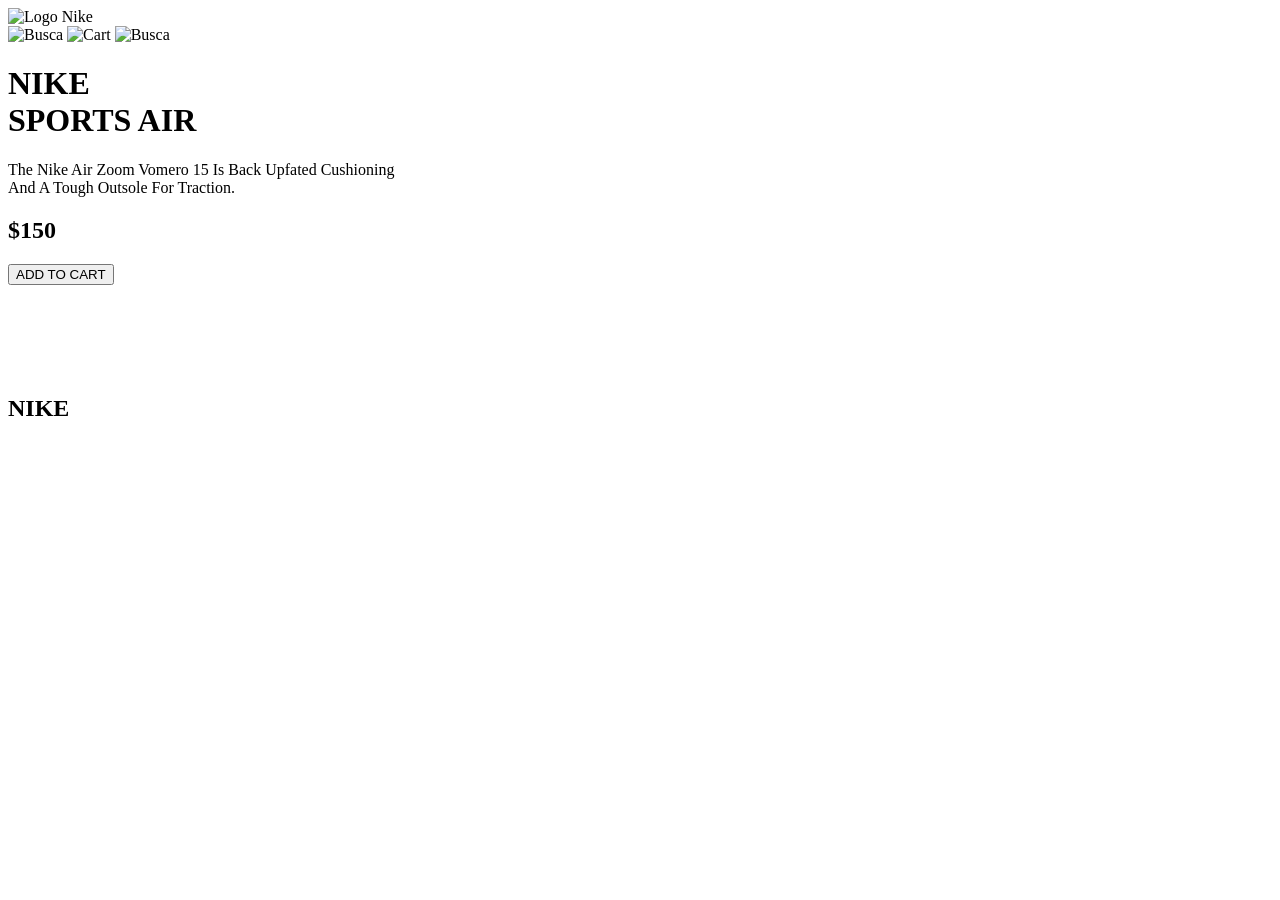
==== index.html @ bba363b5 "Esse e o meu primeiro commit" ====
<!DOCTYPE html>
<html lang="pt-br">
<head>
    <meta charset="UTF-8">
    <meta http-equiv="X-UA-Compatible" content="IE=edge">
    <meta name="viewport" content="width=device-width, initial-scale=1.0">
    <link rel="preconnect" href="https://fonts.gstatic.com">
<link href="https://fonts.googleapis.com/css2?family=Poppins:wght@400;500;600;700&display=swap" rel="stylesheet">
    <link rel="stylesheet" href="style.css">
    <title>Pagina da Nike</title>
</head>
<body>
    <div class="container">
        <nav>
            <img src="assets/logo.png" alt="Logo Nike" class="logo" />
            <div class="nav-icons">
                <img src="assets/search.png" alt="Busca">
                <img src="assets/cart.png" alt="Cart">
                <img src="assets/menu.png" alt="Busca">
            </div>
        </nav>
        <div class="row">
            <div class="col-1">
                <h1>NIKE <br>SPORTS AIR</h1>
                <p>The Nike Air Zoom Vomero 15 Is Back Upfated Cushioning <br> And A Tough Outsole For Traction.</p>
                <h2>$150</h2>
                <button type="button">ADD TO CART</button>
            </div>
            <div class="col-2">
                <div class="feature-img">
                    <img src="assets/nike.png" alt="">
                </div>
                <div class="small-img-row">
                    <div class="small-img">
                        <img src="assets/nike-b.png" alt="">
                    </div>
                    <div class="small-img">
                        <img src="assets/nike-s.png" alt="">
                    </div>
                    <div class="small-img">
                        <img src="assets/nike.png" alt="">
                    </div>
                    <div class="small-img">
                        <img src="assets/nike-g.png" alt="">
                    </div>


                </div>
                <h2>NIKE</h2>
            </div>
            
        </div>
    </div>
    
</body>
</html>
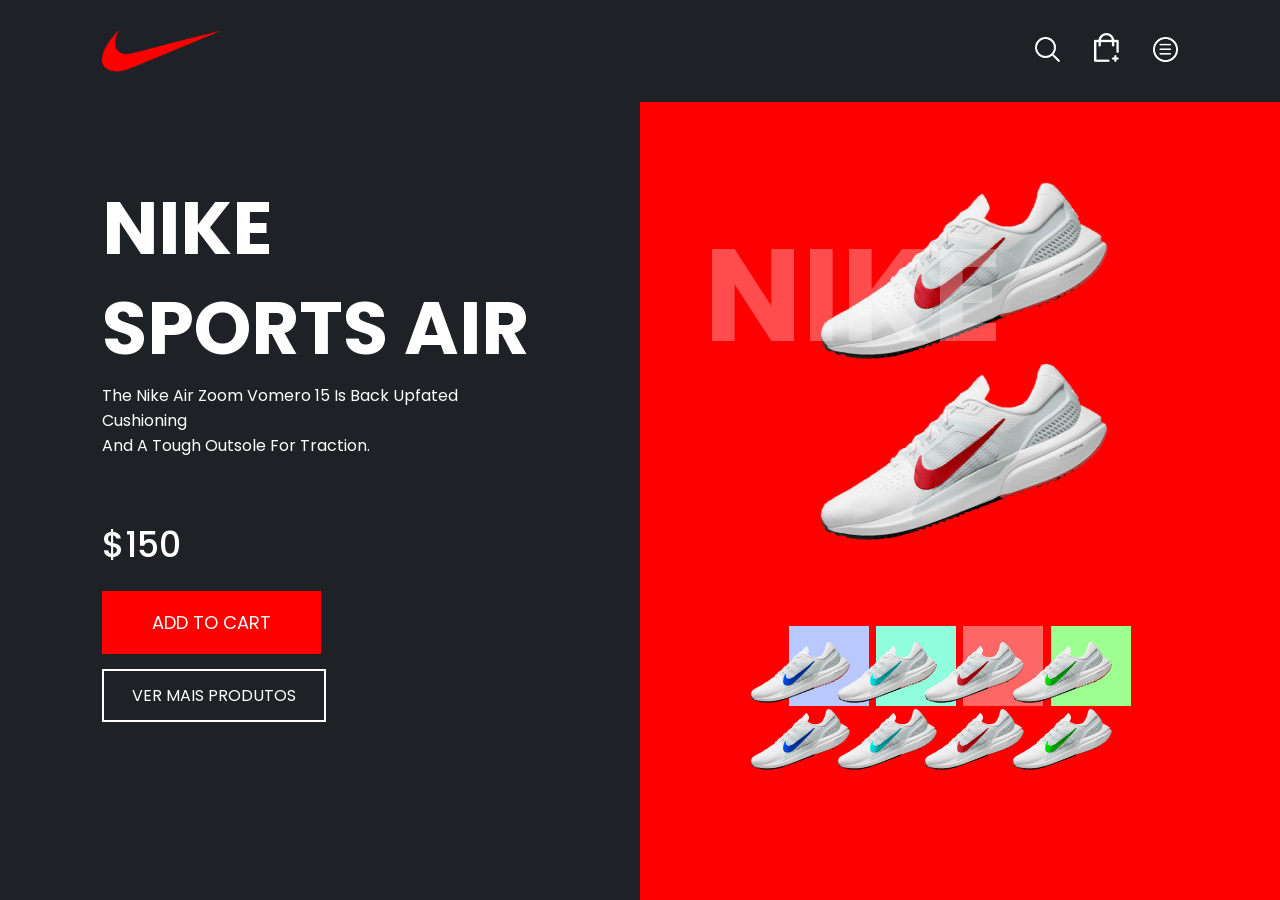
==== commit dec09b06: "feat: adicionada página de produtos" ====
--- a/index.html
+++ b/index.html
@@ -7,16 +7,20 @@
     <link rel="preconnect" href="https://fonts.gstatic.com">
 <link href="https://fonts.googleapis.com/css2?family=Poppins:wght@400;500;600;700&display=swap" rel="stylesheet">
     <link rel="stylesheet" href="style.css">
+    <link rel="stylesheet" href="./style.css">
+    <link rel="icon" type="image/png" href="./assets/logo.png">
     <title>Pagina da Nike</title>
 </head>
 <body>
     <div class="container">
         <nav>
-            <img src="assets/logo.png" alt="Logo Nike" class="logo" />
+            
+            <img src="./assets/logo.png" alt="Logo Nike" class="logo" />
             <div class="nav-icons">
-                <img src="assets/search.png" alt="Busca">
-                <img src="assets/cart.png" alt="Cart">
-                <img src="assets/menu.png" alt="Busca">
+                
+                <img src="./assets/search.png" alt="Busca">
+                <img src="./assets/cart.png" alt="Cart">
+                <img src="./assets/menu.png" alt="Busca">
             </div>
         </nav>
         <div class="row">
@@ -25,23 +29,29 @@
                 <p>The Nike Air Zoom Vomero 15 Is Back Upfated Cushioning <br> And A Tough Outsole For Traction.</p>
                 <h2>$150</h2>
                 <button type="button">ADD TO CART</button>
+                <a class="secondary-button" href="produtos.html">VER MAIS PRODUTOS</a>
             </div>
             <div class="col-2">
                 <div class="feature-img">
                     <img src="assets/nike.png" alt="">
+                    <img src="./assets/nike.png" alt="">
                 </div>
                 <div class="small-img-row">
                     <div class="small-img">
                         <img src="assets/nike-b.png" alt="">
+                        <img src="./assets/nike-b.png" alt="">
                     </div>
                     <div class="small-img">
                         <img src="assets/nike-s.png" alt="">
+                        <img src="./assets/nike-s.png" alt="">
                     </div>
                     <div class="small-img">
                         <img src="assets/nike.png" alt="">
+                        <img src="./assets/nike.png" alt="">
                     </div>
                     <div class="small-img">
                         <img src="assets/nike-g.png" alt="">
+                        <img src="./assets/nike-g.png" alt="">
                     </div>
 
 
--- a/style.css
+++ b/style.css
@@ -0,0 +1,209 @@
+* {
+    margin: 0;
+    padding: 0;
+    font-family: 'Poppins', sans-serif;
+    box-sizing: border-box;
+}
+.container {
+    width: 100%;
+    height: 100vh;
+    background:#1e2227;
+    color:#fff;
+}
+nav {
+    display: flex;
+    align-items:center;
+    justify-content:space-between;
+    padding: 30px 8%;
+    position: fixed;
+    top: 0;
+    width: 100%;
+    background:#1e2227;
+    z-index: 1;
+}
+.logo {
+    cursor: pointer;
+    width: 120px;
+}
+.nav-icons img {
+    width:25px;
+    margin-left:30px;
+    cursor: pointer;
+}
+.row {
+    display: flex;
+    width: 100%;
+    height: 100%;
+   
+}
+.col-1, .col-2 {
+    display: flex;
+    flex-basis: 50%;
+    height:100%;
+    justify-content:center;
+    flex-direction: column;
+}
+.col-2 {
+    background: red;
+    padding: 8%;
+    position: relative;
+
+}
+.col-1 {
+    padding: 8%;
+}
+.col-1 h1 {
+    font-size: 74px;
+    line-height:100px;
+    margin-bottom:5px;
+}
+.col-1 h2 {
+    font-size: 35px;
+    margin-top: 60px;
+    font-weight:500;
+}
+button {
+    display: inline-block;
+    width:fit-content;
+    padding: 18px 50px;
+    background: red;
+    border: none;
+    color: #fff;
+    font-size: 18px;
+    margin-top: 20px;
+    cursor: pointer;
+    transition:transform 0.5s;
+}
+.feature-img {
+    width: 100%;
+    text-align: center;
+}
+.feature-img img {
+    width: 80%;
+    transform: rotate(-20deg);
+}
+.small-img-row {
+    display: flex;
+    width: 80%;
+    margin: 70px auto 0 auto;
+    align-items: center;
+    justify-content:space-around;
+}
+.small-img {
+    width: 80px;
+    height: 80px;
+    background: #ccc;
+}
+.small-img img {
+    width: 120px;
+    transform: translate(-50px, 20px) rotate(-20deg);
+}
+.small-img:nth-child(1) {
+    background: #b9c8ff;
+}
+.small-img:nth-child(2) {
+    background: #91ffdd;
+}
+.small-img:nth-child(3) {
+    background: #ff6767;
+}
+.small-img:nth-child(4) {
+    background: #9dff90;
+}
+.col-2  h2{
+    position: absolute;
+    left:10%;
+    top: 22%;
+    font-size: 130px;
+    opacity: 0.3;
+}
+button:hover {
+    background: #aa0505;
+    transform: translateY(-5px);
+}
+
+.secondary-button {
+    display: inline-block;
+    width: fit-content;
+    padding: 12px 28px;
+    border: 2px solid #fff;
+    color: #fff;
+    text-decoration: none;
+    margin-top: 15px;
+    transition: all 0.3s;
+}
+
+.secondary-button:hover {
+    background: #fff;
+    color: #1e2227;
+}
+
+.back-button {
+    margin-top: 0;
+    margin-bottom: 24px;
+}
+
+.products-page {
+    min-height: 100vh;
+    height: auto;
+    padding-bottom: 50px;
+}
+
+.products-content {
+    max-width: 1200px;
+    margin: 0 auto;
+    padding: 140px 8% 40px;
+}
+
+.products-content h1 {
+    font-size: 52px;
+    margin-bottom: 10px;
+}
+
+.products-content p {
+    color: #d6d6d6;
+    margin-bottom: 30px;
+}
+
+.products-grid {
+    display: grid;
+    grid-template-columns: repeat(auto-fit, minmax(220px, 1fr));
+    gap: 20px;
+}
+
+.product-card {
+    background: #2a2f35;
+    border-radius: 14px;
+    padding: 20px;
+    display: flex;
+    flex-direction: column;
+    gap: 10px;
+}
+
+.product-card img {
+    width: 100%;
+    transform: rotate(-18deg);
+    margin: 12px 0;
+}
+
+.product-card h2 {
+    font-size: 22px;
+}
+
+.product-card p {
+    margin-bottom: 0;
+    font-size: 14px;
+    line-height: 1.5;
+}
+
+.product-card strong {
+    font-size: 22px;
+    margin-top: auto;
+}
+
+.product-card button {
+    margin-top: 6px;
+    width: 100%;
+    text-align: center;
+    padding: 14px 10px;
+}
--- a/style.css
+++ b/style.css
@@ -0,0 +1,209 @@
+* {
+    margin: 0;
+    padding: 0;
+    font-family: 'Poppins', sans-serif;
+    box-sizing: border-box;
+}
+.container {
+    width: 100%;
+    height: 100vh;
+    background:#1e2227;
+    color:#fff;
+}
+nav {
+    display: flex;
+    align-items:center;
+    justify-content:space-between;
+    padding: 30px 8%;
+    position: fixed;
+    top: 0;
+    width: 100%;
+    background:#1e2227;
+    z-index: 1;
+}
+.logo {
+    cursor: pointer;
+    width: 120px;
+}
+.nav-icons img {
+    width:25px;
+    margin-left:30px;
+    cursor: pointer;
+}
+.row {
+    display: flex;
+    width: 100%;
+    height: 100%;
+   
+}
+.col-1, .col-2 {
+    display: flex;
+    flex-basis: 50%;
+    height:100%;
+    justify-content:center;
+    flex-direction: column;
+}
+.col-2 {
+    background: red;
+    padding: 8%;
+    position: relative;
+
+}
+.col-1 {
+    padding: 8%;
+}
+.col-1 h1 {
+    font-size: 74px;
+    line-height:100px;
+    margin-bottom:5px;
+}
+.col-1 h2 {
+    font-size: 35px;
+    margin-top: 60px;
+    font-weight:500;
+}
+button {
+    display: inline-block;
+    width:fit-content;
+    padding: 18px 50px;
+    background: red;
+    border: none;
+    color: #fff;
+    font-size: 18px;
+    margin-top: 20px;
+    cursor: pointer;
+    transition:transform 0.5s;
+}
+.feature-img {
+    width: 100%;
+    text-align: center;
+}
+.feature-img img {
+    width: 80%;
+    transform: rotate(-20deg);
+}
+.small-img-row {
+    display: flex;
+    width: 80%;
+    margin: 70px auto 0 auto;
+    align-items: center;
+    justify-content:space-around;
+}
+.small-img {
+    width: 80px;
+    height: 80px;
+    background: #ccc;
+}
+.small-img img {
+    width: 120px;
+    transform: translate(-50px, 20px) rotate(-20deg);
+}
+.small-img:nth-child(1) {
+    background: #b9c8ff;
+}
+.small-img:nth-child(2) {
+    background: #91ffdd;
+}
+.small-img:nth-child(3) {
+    background: #ff6767;
+}
+.small-img:nth-child(4) {
+    background: #9dff90;
+}
+.col-2  h2{
+    position: absolute;
+    left:10%;
+    top: 22%;
+    font-size: 130px;
+    opacity: 0.3;
+}
+button:hover {
+    background: #aa0505;
+    transform: translateY(-5px);
+}
+
+.secondary-button {
+    display: inline-block;
+    width: fit-content;
+    padding: 12px 28px;
+    border: 2px solid #fff;
+    color: #fff;
+    text-decoration: none;
+    margin-top: 15px;
+    transition: all 0.3s;
+}
+
+.secondary-button:hover {
+    background: #fff;
+    color: #1e2227;
+}
+
+.back-button {
+    margin-top: 0;
+    margin-bottom: 24px;
+}
+
+.products-page {
+    min-height: 100vh;
+    height: auto;
+    padding-bottom: 50px;
+}
+
+.products-content {
+    max-width: 1200px;
+    margin: 0 auto;
+    padding: 140px 8% 40px;
+}
+
+.products-content h1 {
+    font-size: 52px;
+    margin-bottom: 10px;
+}
+
+.products-content p {
+    color: #d6d6d6;
+    margin-bottom: 30px;
+}
+
+.products-grid {
+    display: grid;
+    grid-template-columns: repeat(auto-fit, minmax(220px, 1fr));
+    gap: 20px;
+}
+
+.product-card {
+    background: #2a2f35;
+    border-radius: 14px;
+    padding: 20px;
+    display: flex;
+    flex-direction: column;
+    gap: 10px;
+}
+
+.product-card img {
+    width: 100%;
+    transform: rotate(-18deg);
+    margin: 12px 0;
+}
+
+.product-card h2 {
+    font-size: 22px;
+}
+
+.product-card p {
+    margin-bottom: 0;
+    font-size: 14px;
+    line-height: 1.5;
+}
+
+.product-card strong {
+    font-size: 22px;
+    margin-top: auto;
+}
+
+.product-card button {
+    margin-top: 6px;
+    width: 100%;
+    text-align: center;
+    padding: 14px 10px;
+}
